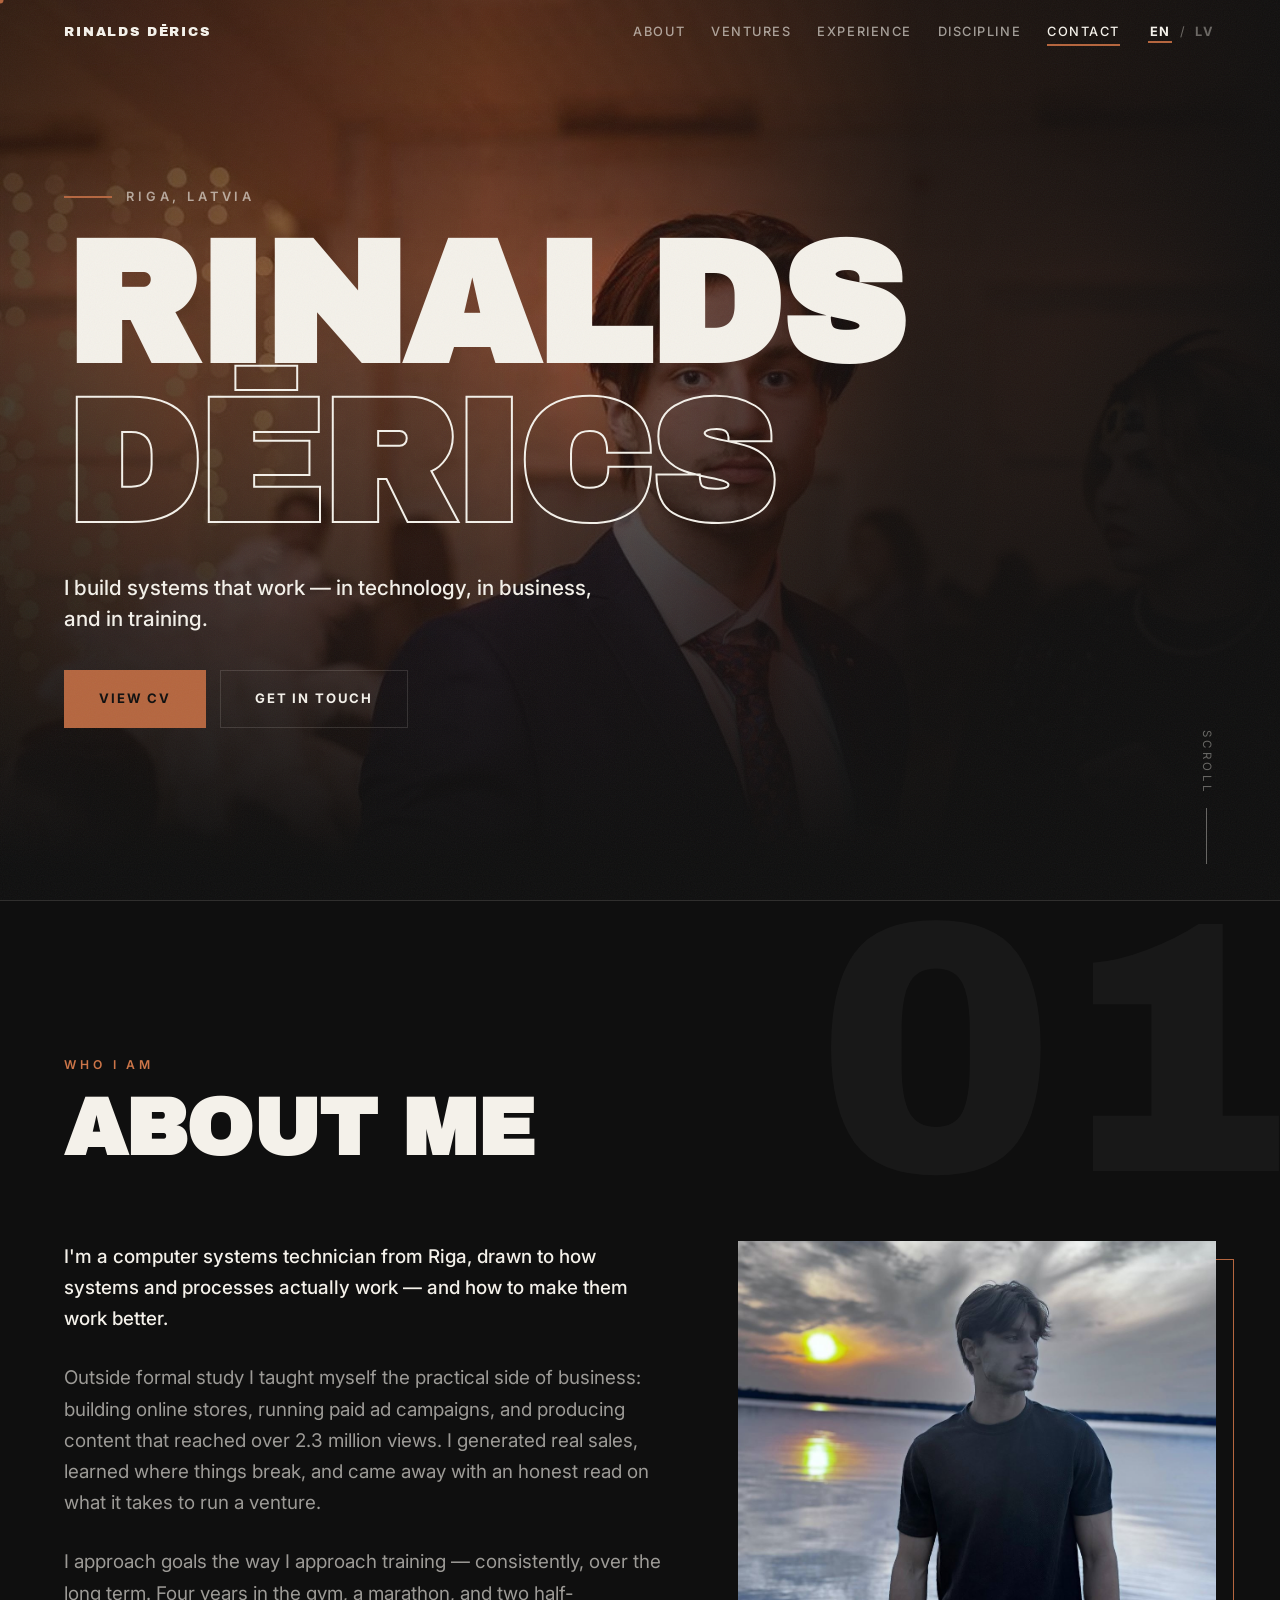
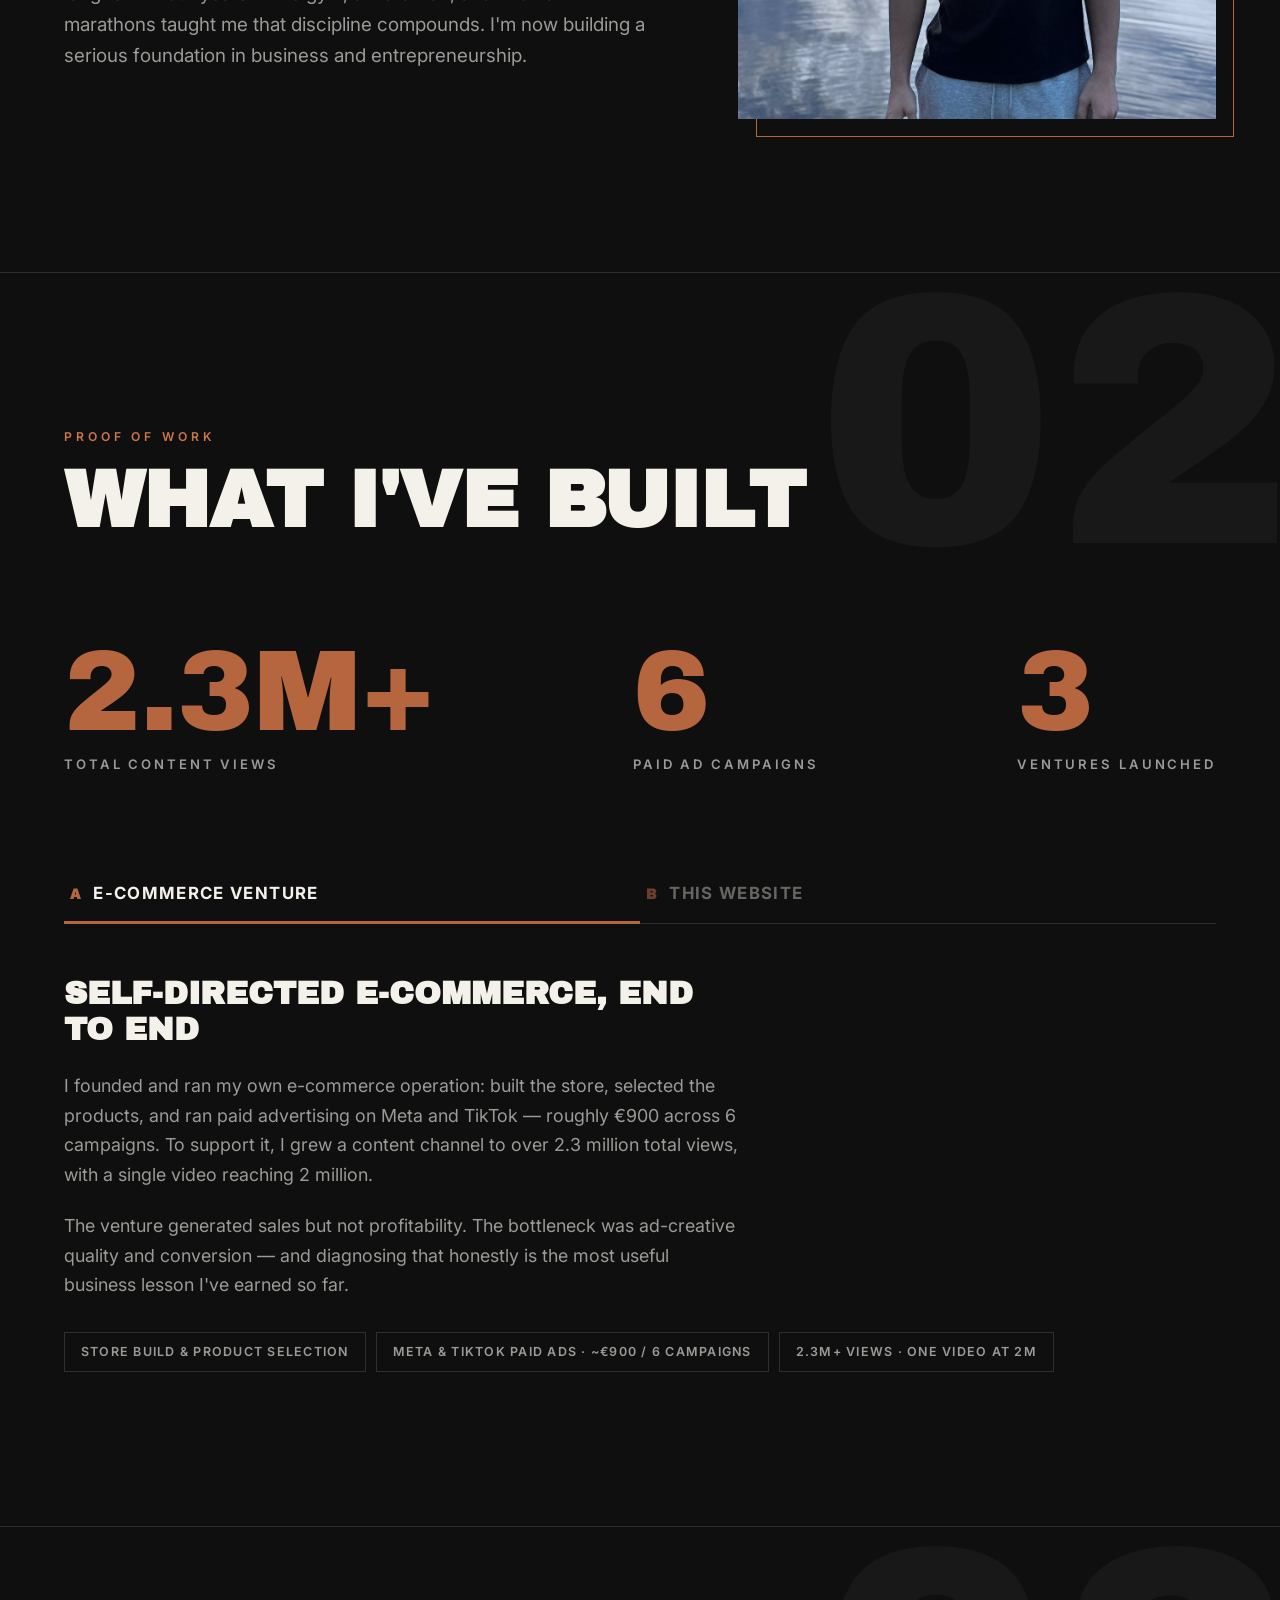
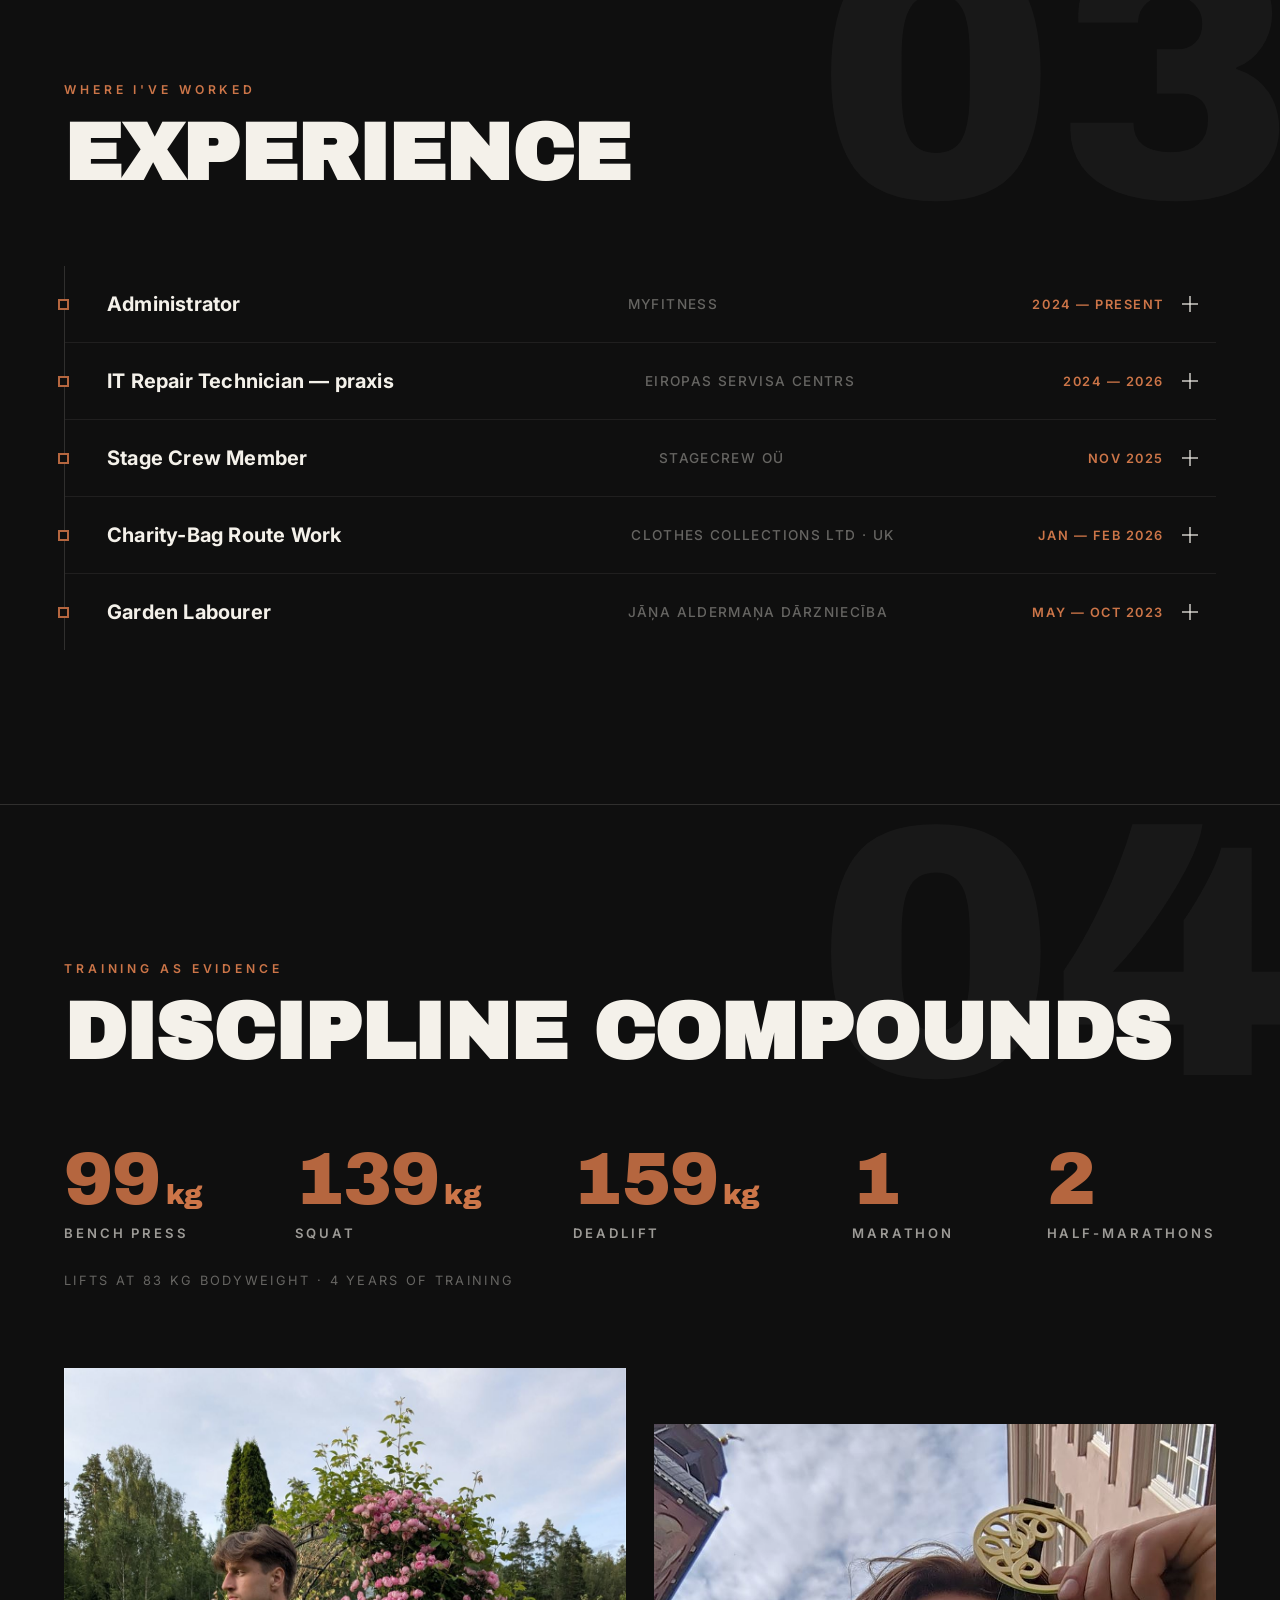
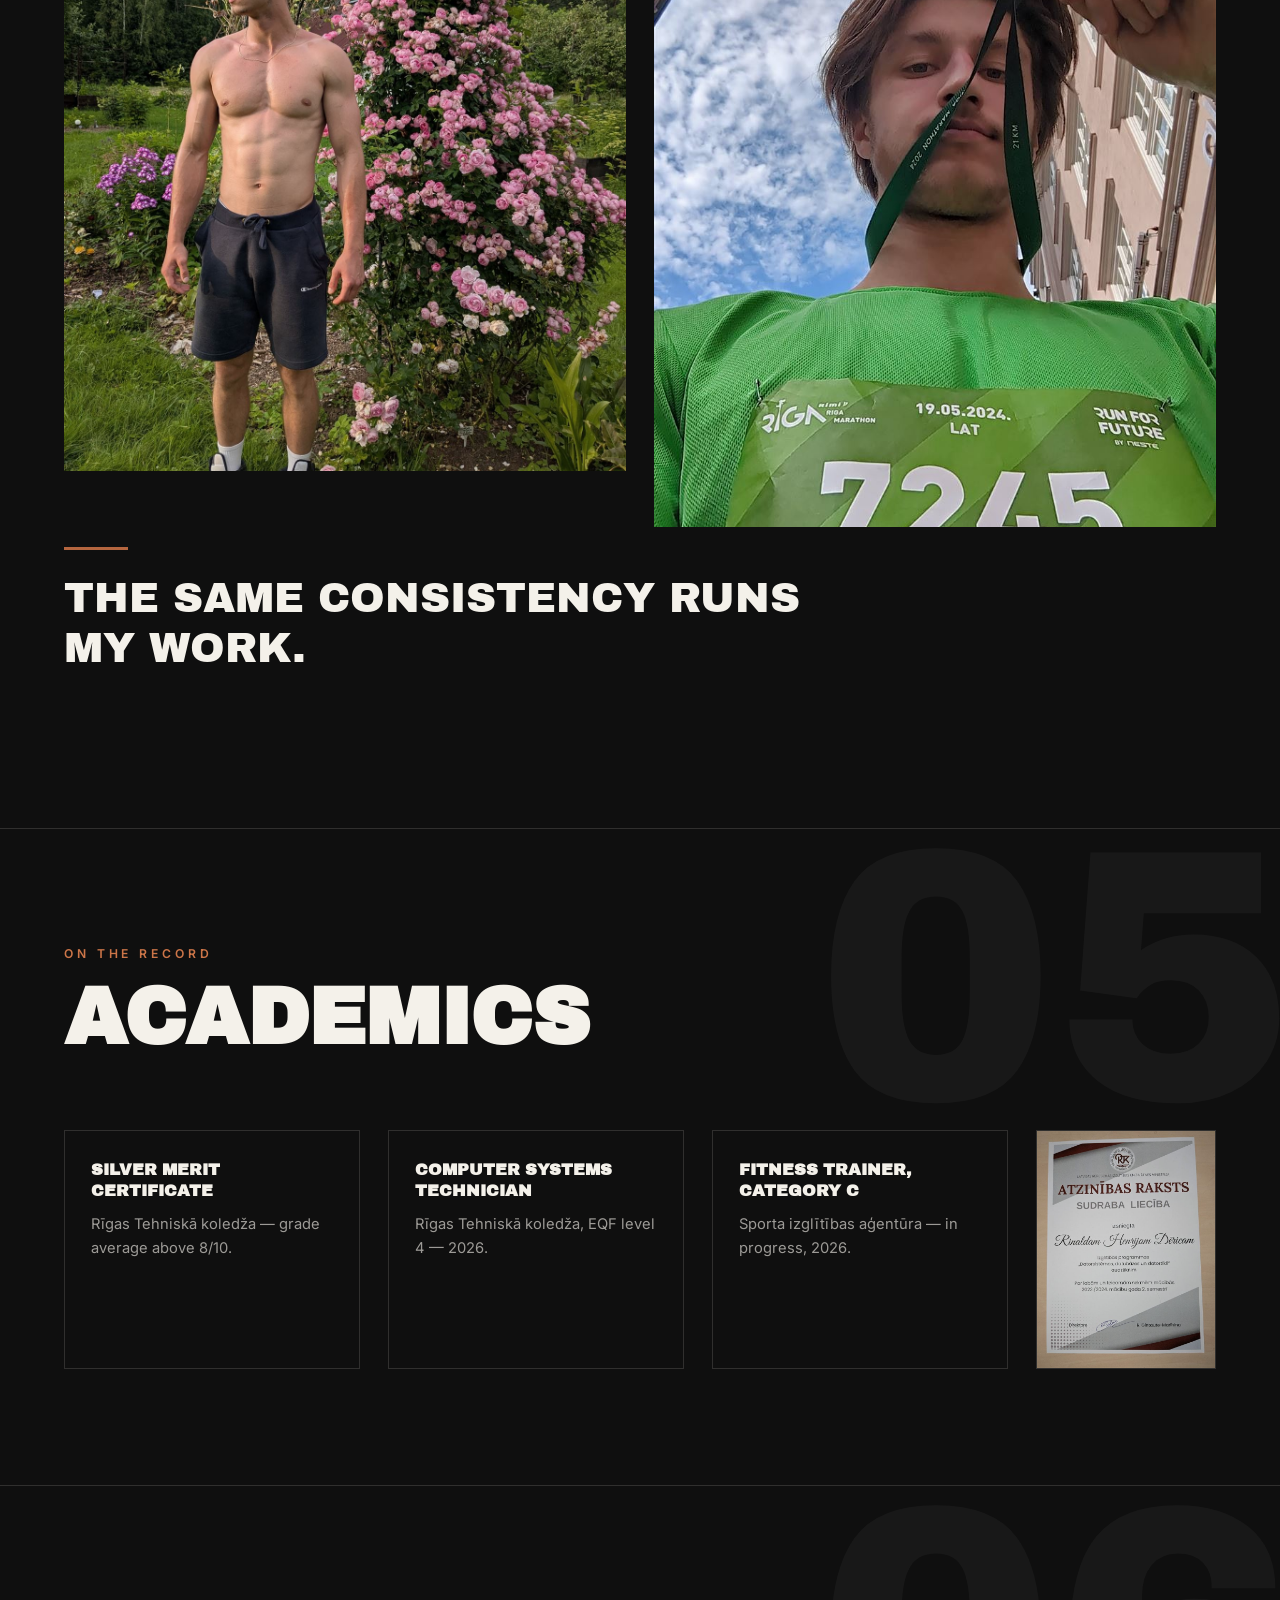
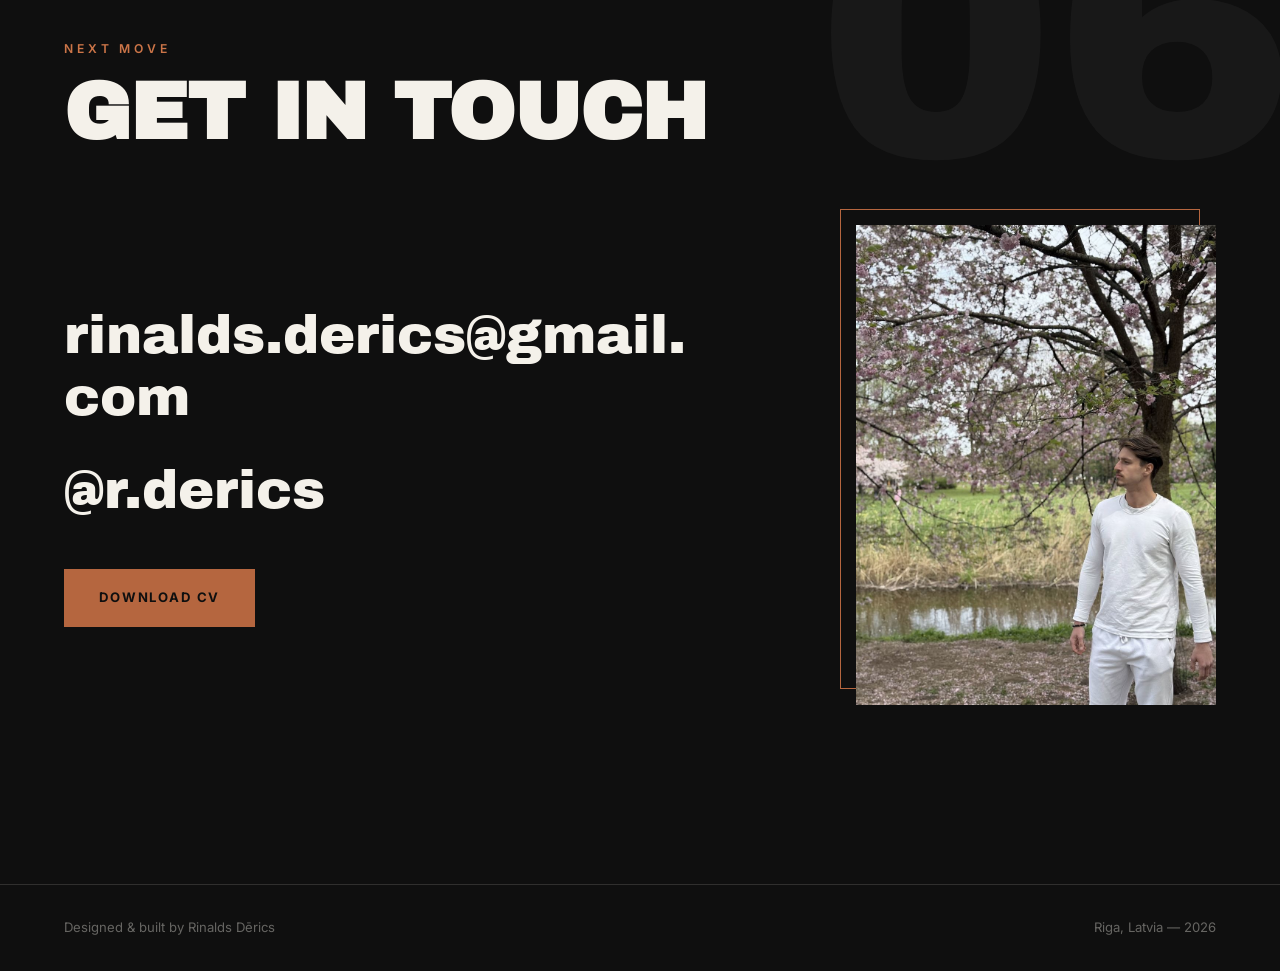
==== index.html @ 119f9d5f "Initial commit: personal portfolio website" ====
<!DOCTYPE html>
<html lang="en">
<head>
  <meta charset="UTF-8">
  <meta name="viewport" content="width=device-width, initial-scale=1.0">
  <title>Rinalds Dērics — Riga, Latvia</title>
  <meta name="description" content="Rinalds Dērics — I build systems that work: in technology, in business, and in training. Riga, Latvia.">
  <meta property="og:title" content="Rinalds Dērics">
  <meta property="og:description" content="I build systems that work — in technology, in business, and in training.">
  <meta property="og:image" content="assets/hero-gala.jpg">
  <link rel="preconnect" href="https://fonts.googleapis.com">
  <link rel="preconnect" href="https://fonts.gstatic.com" crossorigin>
  <link href="https://fonts.googleapis.com/css2?family=Archivo+Black&family=Inter:wght@400;500;600;700&display=swap" rel="stylesheet">
  <link rel="stylesheet" href="styles.css">
</head>
<body>

  <a class="skip-link" href="#main" data-i18n="skip">Skip to content</a>
  <div class="grain" aria-hidden="true"></div>

  <header class="nav" id="top">
    <a class="nav-brand" href="#hero">RINALDS&nbsp;DĒRICS</a>
    <nav class="nav-links" aria-label="Primary">
      <a href="#about" data-i18n="nav.about">About</a>
      <a href="#ventures" data-i18n="nav.ventures">Ventures</a>
      <a href="#experience" data-i18n="nav.experience">Experience</a>
      <a href="#discipline" data-i18n="nav.discipline">Discipline</a>
      <a href="#contact" data-i18n="nav.contact">Contact</a>
    </nav>
    <div class="lang" role="group" aria-label="Language">
      <button type="button" class="lang-btn is-active" data-lang="en" aria-pressed="true">EN</button>
      <span class="lang-sep" aria-hidden="true">/</span>
      <button type="button" class="lang-btn" data-lang="lv" aria-pressed="false">LV</button>
    </div>
  </header>

  <main id="main">

    <!-- ============ HERO ============ -->
    <section class="hero" id="hero">
      <div class="hero-media" aria-hidden="false">
        <img src="assets/hero-gala.jpg"
             alt="Rinalds Dērics in a dark suit, portrait at a gala evening"
             data-i18n-alt="alt.hero" fetchpriority="high">
        <div class="hero-scrim" aria-hidden="true"></div>
      </div>
      <div class="hero-content">
        <p class="hero-loc reveal"><span class="loc-rule" aria-hidden="true"></span><span data-i18n="hero.loc">Riga, Latvia</span></p>
        <h1 class="hero-name">
          <span class="hero-line reveal">RINALDS</span>
          <span class="hero-line hero-line-accent reveal">DĒRICS</span>
        </h1>
        <p class="hero-tagline reveal" data-i18n="hero.tagline">I build systems that work — in technology, in business, and in training.</p>
        <div class="hero-actions reveal">
          <a class="btn btn-solid magnetic" href="assets/cv.pdf" target="_blank" rel="noopener" data-i18n="hero.cv">View CV</a>
          <a class="btn btn-outline magnetic" href="#contact" data-i18n="hero.contact">Get in touch</a>
        </div>
      </div>
      <p class="hero-scroll" aria-hidden="true"><span data-i18n="hero.scroll">Scroll</span><span class="scroll-line"></span></p>
    </section>

    <!-- ============ 01 ABOUT ============ -->
    <section class="section about" id="about">
      <span class="section-num" aria-hidden="true">01</span>
      <div class="section-inner">
        <header class="section-head reveal">
          <p class="section-kicker" data-i18n="about.kicker">Who I am</p>
          <h2 class="section-title" data-i18n="about.title">About me</h2>
        </header>
        <div class="about-grid">
          <div class="about-text">
            <p class="reveal" data-i18n="about.p1">I'm a computer systems technician from Riga, drawn to how systems and processes actually work — and how to make them work better.</p>
            <p class="reveal" data-i18n="about.p2">Outside formal study I taught myself the practical side of business: building online stores, running paid ad campaigns, and producing content that reached over 2.3 million views. I generated real sales, learned where things break, and came away with an honest read on what it takes to run a venture.</p>
            <p class="reveal" data-i18n="about.p3">I approach goals the way I approach training — consistently, over the long term. Four years in the gym, a marathon, and two half-marathons taught me that discipline compounds. I'm now building a serious foundation in business and entrepreneurship.</p>
          </div>
          <figure class="about-media reveal">
            <img src="assets/about-lake.jpg" loading="lazy"
                 alt="Rinalds Dērics, portrait by a lake at sunset"
                 data-i18n-alt="alt.about">
          </figure>
        </div>
      </div>
    </section>

    <!-- ============ 02 VENTURES ============ -->
    <section class="section ventures" id="ventures">
      <span class="section-num" aria-hidden="true">02</span>
      <div class="section-inner">
        <header class="section-head reveal">
          <p class="section-kicker" data-i18n="vent.kicker">Proof of work</p>
          <h2 class="section-title" data-i18n="vent.title">What I've built</h2>
        </header>

        <div class="stats stats-giant" role="list">
          <div class="stat reveal" role="listitem">
            <span class="stat-num" data-count="2.3" data-decimals="1" data-suffix="M+">2.3M+</span>
            <span class="stat-label" data-i18n="vent.stat1">total content views</span>
          </div>
          <div class="stat reveal" role="listitem">
            <span class="stat-num" data-count="6">6</span>
            <span class="stat-label" data-i18n="vent.stat2">paid ad campaigns</span>
          </div>
          <div class="stat reveal" role="listitem">
            <span class="stat-num" data-count="3">3</span>
            <span class="stat-label" data-i18n="vent.stat3">ventures launched</span>
          </div>
        </div>

        <div class="tabs reveal">
          <div class="tab-list" role="tablist" aria-label="Ventures">
            <button type="button" class="tab is-active" role="tab" id="tab-ecom" aria-selected="true" aria-controls="panel-ecom">
              <span class="tab-index" aria-hidden="true">A</span><span data-i18n="vent.tab1">E-commerce venture</span>
            </button>
            <button type="button" class="tab" role="tab" id="tab-site" aria-selected="false" aria-controls="panel-site" tabindex="-1">
              <span class="tab-index" aria-hidden="true">B</span><span data-i18n="vent.tab2">This website</span>
            </button>
          </div>

          <div class="tab-panel is-active" role="tabpanel" id="panel-ecom" aria-labelledby="tab-ecom" tabindex="0">
            <h3 class="panel-title" data-i18n="vent.ecom.h">Self-directed e-commerce, end to end</h3>
            <p class="panel-body" data-i18n="vent.ecom.p1">I founded and ran my own e-commerce operation: built the store, selected the products, and ran paid advertising on Meta and TikTok — roughly €900 across 6 campaigns. To support it, I grew a content channel to over 2.3 million total views, with a single video reaching 2 million.</p>
            <p class="panel-body" data-i18n="vent.ecom.p2">The venture generated sales but not profitability. The bottleneck was ad-creative quality and conversion — and diagnosing that honestly is the most useful business lesson I've earned so far.</p>
            <ul class="panel-meta">
              <li data-i18n="vent.ecom.m1">Store build &amp; product selection</li>
              <li data-i18n="vent.ecom.m2">Meta &amp; TikTok paid ads · ~€900 / 6 campaigns</li>
              <li data-i18n="vent.ecom.m3">2.3M+ views · one video at 2M</li>
            </ul>
          </div>

          <div class="tab-panel" role="tabpanel" id="panel-site" aria-labelledby="tab-site" tabindex="0" hidden>
            <h3 class="panel-title" data-i18n="vent.site.h">Designed and hand-built from scratch</h3>
            <p class="panel-body" data-i18n="vent.site.p1">This site is written by hand — semantic HTML, custom CSS, and vanilla JavaScript. No templates, no frameworks, no page builders. It's deployed on Cloudflare Pages and serves as proof of the skills it claims.</p>
            <ul class="panel-meta">
              <li>HTML · CSS · JavaScript</li>
              <li data-i18n="vent.site.m2">Bilingual EN / LV</li>
              <li>Cloudflare Pages</li>
            </ul>
          </div>
        </div>
      </div>
    </section>

    <!-- ============ 03 EXPERIENCE ============ -->
    <section class="section experience" id="experience">
      <span class="section-num" aria-hidden="true">03</span>
      <div class="section-inner">
        <header class="section-head reveal">
          <p class="section-kicker" data-i18n="exp.kicker">Where I've worked</p>
          <h2 class="section-title" data-i18n="exp.title">Experience</h2>
        </header>

        <ol class="timeline">
          <li class="tl-item reveal">
            <button type="button" class="tl-head" id="tl1-btn" aria-expanded="false" aria-controls="tl1-panel">
              <span class="tl-marker" aria-hidden="true"></span>
              <span class="tl-role" data-i18n="exp.1.role">Administrator</span>
              <span class="tl-org">MyFitness</span>
              <span class="tl-date" data-i18n="exp.1.date">2024 — present</span>
              <span class="tl-plus" aria-hidden="true"></span>
            </button>
            <div class="tl-panel" id="tl1-panel" role="region" aria-labelledby="tl1-btn">
              <div class="tl-panel-inner tl-panel-media">
                <ul>
                  <li data-i18n="exp.1.b1">Front-desk service, membership payments and client onboarding; opened and closed the club independently.</li>
                  <li data-i18n="exp.1.b2">Covered shifts across all 15 MyFitness clubs in Riga.</li>
                  <li data-i18n="exp.1.b3">Two periods: Dec 2024 – Dec 2025, then returned to the role in March 2026 after seasonal work abroad.</li>
                </ul>
                <img src="assets/exp-admin.jpg" loading="lazy"
                     alt="MyFitness Plavnieki club opening day"
                     data-i18n-alt="alt.admin">
              </div>
            </div>
          </li>

          <li class="tl-item reveal">
            <button type="button" class="tl-head" id="tl2-btn" aria-expanded="false" aria-controls="tl2-panel">
              <span class="tl-marker" aria-hidden="true"></span>
              <span class="tl-role" data-i18n="exp.2.role">IT Repair Technician — praxis</span>
              <span class="tl-org">Eiropas Servisa Centrs</span>
              <span class="tl-date">2024 — 2026</span>
              <span class="tl-plus" aria-hidden="true"></span>
            </button>
            <div class="tl-panel" id="tl2-panel" role="region" aria-labelledby="tl2-btn">
              <div class="tl-panel-inner tl-panel-media">
                <ul>
                  <li data-i18n="exp.2.b1">Repaired and serviced office printers and equipment.</li>
                  <li data-i18n="exp.2.b2">Installed and configured 160&nbsp;kg A3 multifunction printers on-site at client locations.</li>
                  <li data-i18n="exp.2.b3">Hands-on with computers, components and peripherals; installed operating systems and software.</li>
                </ul>
                <img src="assets/exp-warehouse.jpg" loading="lazy"
                     alt="Warehouse pallet racking at the service centre"
                     data-i18n-alt="alt.exp">
              </div>
            </div>
          </li>

          <li class="tl-item reveal">
            <button type="button" class="tl-head" id="tl3-btn" aria-expanded="false" aria-controls="tl3-panel">
              <span class="tl-marker" aria-hidden="true"></span>
              <span class="tl-role" data-i18n="exp.3.role">Stage Crew Member</span>
              <span class="tl-org">StageCrew OÜ</span>
              <span class="tl-date" data-i18n="exp.3.date">Nov 2025</span>
              <span class="tl-plus" aria-hidden="true"></span>
            </button>
            <div class="tl-panel" id="tl3-panel" role="region" aria-labelledby="tl3-btn">
              <div class="tl-panel-inner tl-panel-media">
                <ul>
                  <li data-i18n="exp.3.b1">Stage load-in and load-out for the OneRepublic and Zara Larsson productions at Xiaomi Arena, Riga.</li>
                  <li data-i18n="exp.3.b2">Assembled stage structures, lighting and audio rigging alongside international touring staff.</li>
                </ul>
                <img src="assets/exp-stagecrew.jpg" loading="lazy"
                     alt="Stage crew work at Xiaomi Arena, Riga"
                     data-i18n-alt="alt.stage">
              </div>
            </div>
          </li>

          <li class="tl-item reveal">
            <button type="button" class="tl-head" id="tl4-btn" aria-expanded="false" aria-controls="tl4-panel">
              <span class="tl-marker" aria-hidden="true"></span>
              <span class="tl-role" data-i18n="exp.4.role">Charity-Bag Route Work</span>
              <span class="tl-org">Clothes Collections Ltd · UK</span>
              <span class="tl-date" data-i18n="exp.4.date">Jan — Feb 2026</span>
              <span class="tl-plus" aria-hidden="true"></span>
            </button>
            <div class="tl-panel" id="tl4-panel" role="region" aria-labelledby="tl4-btn">
              <div class="tl-panel-inner tl-panel-media">
                <ul>
                  <li data-i18n="exp.4.b1">Distributed charity collection bags across Mansfield, Chesterfield and Sheffield.</li>
                  <li data-i18n="exp.4.b2">Covered 20–30&nbsp;km on foot daily, delivering 800–1,500 bags per day.</li>
                </ul>
                <img src="assets/exp-charity.jpg" loading="lazy"
                     alt="On the route in hi-vis on a rainy UK street"
                     data-i18n-alt="alt.charity">
              </div>
            </div>
          </li>

          <li class="tl-item reveal">
            <button type="button" class="tl-head" id="tl5-btn" aria-expanded="false" aria-controls="tl5-panel">
              <span class="tl-marker" aria-hidden="true"></span>
              <span class="tl-role" data-i18n="exp.5.role">Garden Labourer</span>
              <span class="tl-org">Jāņa Aldermaņa dārzniecība</span>
              <span class="tl-date" data-i18n="exp.5.date">May — Oct 2023</span>
              <span class="tl-plus" aria-hidden="true"></span>
            </button>
            <div class="tl-panel" id="tl5-panel" role="region" aria-labelledby="tl5-btn">
              <div class="tl-panel-inner">
                <ul>
                  <li data-i18n="exp.5.b1">Landscaping, tree removal and trench digging; planting and moving plants and soil.</li>
                  <li data-i18n="exp.5.b2">Unloaded 4 tons of materials for a new greenhouse build.</li>
                </ul>
              </div>
            </div>
          </li>
        </ol>
      </div>
    </section>

    <!-- ============ 04 DISCIPLINE ============ -->
    <section class="section discipline" id="discipline">
      <span class="section-num" aria-hidden="true">04</span>
      <div class="section-inner">
        <header class="section-head reveal">
          <p class="section-kicker" data-i18n="disc.kicker">Training as evidence</p>
          <h2 class="section-title" data-i18n="disc.title">Discipline compounds</h2>
        </header>

        <div class="stats stats-row" role="list">
          <div class="stat reveal" role="listitem">
            <span class="stat-num"><span data-count="100">100</span><span class="stat-unit">kg</span></span>
            <span class="stat-label" data-i18n="disc.s1">bench press</span>
          </div>
          <div class="stat reveal" role="listitem">
            <span class="stat-num"><span data-count="140">140</span><span class="stat-unit">kg</span></span>
            <span class="stat-label" data-i18n="disc.s2">squat</span>
          </div>
          <div class="stat reveal" role="listitem">
            <span class="stat-num"><span data-count="160">160</span><span class="stat-unit">kg</span></span>
            <span class="stat-label" data-i18n="disc.s3">deadlift</span>
          </div>
          <div class="stat reveal" role="listitem">
            <span class="stat-num"><span data-count="1">1</span></span>
            <span class="stat-label" data-i18n="disc.s4">marathon</span>
          </div>
          <div class="stat reveal" role="listitem">
            <span class="stat-num"><span data-count="2">2</span></span>
            <span class="stat-label" data-i18n="disc.s5">half-marathons</span>
          </div>
        </div>
        <p class="stats-note reveal" data-i18n="disc.note">Lifts at 83 kg bodyweight · 4 years of training</p>

        <div class="disc-media">
          <figure class="reveal">
            <img src="assets/disc-physique.jpg" loading="lazy"
                 alt="Rinalds Dērics, physique after four years of training, garden backdrop"
                 data-i18n-alt="alt.disc1">
          </figure>
          <figure class="reveal">
            <img src="assets/disc-marathon.jpg" loading="lazy"
                 alt="Rinalds with his Riga Marathon half-marathon finisher medal"
                 data-i18n-alt="alt.disc2">
          </figure>
        </div>

        <p class="disc-line reveal" data-i18n="disc.line">The same consistency runs my work.</p>
      </div>
    </section>

    <!-- ============ 05 ACADEMICS ============ -->
    <section class="section academics" id="academics">
      <span class="section-num" aria-hidden="true">05</span>
      <div class="section-inner">
        <header class="section-head reveal">
          <p class="section-kicker" data-i18n="acad.kicker">On the record</p>
          <h2 class="section-title" data-i18n="acad.title">Academics</h2>
        </header>
        <div class="acad-grid">
          <article class="acad-item reveal">
            <h3 data-i18n="acad.1.h">Silver Merit Certificate</h3>
            <p data-i18n="acad.1.p">Rīgas Tehniskā koledža — grade average above 8/10.</p>
          </article>
          <article class="acad-item reveal">
            <h3 data-i18n="acad.2.h">Computer Systems Technician</h3>
            <p data-i18n="acad.2.p">Rīgas Tehniskā koledža, EQF level 4 — 2026.</p>
          </article>
          <article class="acad-item reveal">
            <h3 data-i18n="acad.3.h">Fitness Trainer, Category C</h3>
            <p data-i18n="acad.3.p">Sporta izglītības aģentūra — in progress, 2026.</p>
          </article>
          <figure class="acad-cert reveal">
            <img src="assets/acad-certificate.jpg" loading="lazy"
                 alt="RTK Silver Merit Certificate, 2023/2024"
                 data-i18n-alt="alt.cert">
          </figure>
        </div>
      </div>
    </section>

    <!-- ============ 06 CONTACT ============ -->
    <section class="section contact" id="contact">
      <span class="section-num" aria-hidden="true">06</span>
      <div class="section-inner">
        <header class="section-head reveal">
          <p class="section-kicker" data-i18n="contact.kicker">Next move</p>
          <h2 class="section-title" data-i18n="contact.title">Get in touch</h2>
        </header>
        <div class="contact-grid">
          <div class="contact-links">
            <a class="contact-big reveal" href="mailto:rinalds.derics@gmail.com">rinalds.derics@gmail.com</a>
            <a class="contact-big reveal" href="https://instagram.com/r.derics" target="_blank" rel="noopener">@r.derics</a>
            <a class="btn btn-solid magnetic reveal" href="assets/cv.pdf" download="CV_Rinalds_Derics.pdf" data-i18n="contact.cv">Download CV</a>
          </div>
          <figure class="contact-media reveal">
            <img src="assets/contact-cherry.jpg" loading="lazy"
                 alt="Rinalds Dērics, portrait in a white outfit at a cherry-blossom park"
                 data-i18n-alt="alt.contact">
          </figure>
        </div>
      </div>
    </section>
  </main>

  <footer class="footer">
    <p data-i18n="footer.credit">Designed &amp; built by Rinalds Dērics</p>
    <p class="footer-loc">Riga, Latvia — <span id="footer-year">2026</span></p>
  </footer>

  <script src="script.js"></script>
</body>
</html>
---- styles.css ----
/* ==========================================================================
   RINALDS DĒRICS — personal site
   Dark editorial · #0F0F0F / #F4F1EA / clay #B5663F · sharp edges
   ========================================================================== */

:root {
  --bg: #0F0F0F;
  --bg-raise: #161514;
  --ink: #F4F1EA;
  --ink-dim: rgba(244, 241, 234, 0.62);
  --ink-faint: rgba(244, 241, 234, 0.38);
  --clay: #B5663F;
  --clay-bright: #CC7548;
  --line: rgba(244, 241, 234, 0.14);
  --line-soft: rgba(244, 241, 234, 0.07);
  --display: "Archivo Black", sans-serif;
  --body: "Inter", sans-serif;
  --nav-h: 64px;
  --pad: clamp(20px, 5vw, 72px);
}

* { margin: 0; padding: 0; box-sizing: border-box; }

html {
  scroll-behavior: smooth;
  scroll-padding-top: calc(var(--nav-h) + 16px);
}

body {
  background: var(--bg);
  color: var(--ink);
  font-family: var(--body);
  font-size: 17px;
  line-height: 1.65;
  -webkit-font-smoothing: antialiased;
  overflow-x: hidden;
}

img { display: block; max-width: 100%; }

::selection { background: var(--clay); color: var(--bg); }

a { color: inherit; }

:focus-visible {
  outline: 2px solid var(--clay);
  outline-offset: 3px;
}

.skip-link {
  position: absolute;
  left: -9999px;
  top: 0;
  z-index: 200;
  background: var(--clay);
  color: var(--bg);
  padding: 10px 18px;
  font-weight: 600;
  text-decoration: none;
}
.skip-link:focus { left: 0; }

/* Film-grain overlay */
.grain {
  position: fixed;
  inset: 0;
  z-index: 90;
  pointer-events: none;
  opacity: 0.05;
  background-image: url("data:image/svg+xml,%3Csvg xmlns='http://www.w3.org/2000/svg' width='160' height='160'%3E%3Cfilter id='n'%3E%3CfeTurbulence type='fractalNoise' baseFrequency='0.85' numOctaves='2'/%3E%3C/filter%3E%3Crect width='160' height='160' filter='url(%23n)'/%3E%3C/svg%3E");
}

/* ==========================================================================
   NAV
   ========================================================================== */

.nav {
  position: fixed;
  top: 0;
  left: 0;
  right: 0;
  z-index: 100;
  height: var(--nav-h);
  display: flex;
  align-items: center;
  gap: 28px;
  padding: 0 var(--pad);
  background: rgba(15, 15, 15, 0.0);
  border-bottom: 1px solid transparent;
  transition: background 0.35s ease, border-color 0.35s ease;
}

.nav.is-scrolled {
  background: rgba(15, 15, 15, 0.92);
  backdrop-filter: blur(10px);
  border-bottom-color: var(--line-soft);
}

.nav-brand {
  font-family: var(--display);
  font-size: 0.82rem;
  letter-spacing: 0.14em;
  text-decoration: none;
  white-space: nowrap;
}

.nav-links {
  display: none;
  margin-left: auto;
  gap: 26px;
}

.nav-links a {
  font-size: 0.8rem;
  font-weight: 500;
  letter-spacing: 0.12em;
  text-transform: uppercase;
  text-decoration: none;
  color: var(--ink-dim);
  position: relative;
  padding: 4px 0;
  transition: color 0.25s ease;
}

.nav-links a::after {
  content: "";
  position: absolute;
  left: 0;
  bottom: 0;
  width: 100%;
  height: 2px;
  background: var(--clay);
  transform: scaleX(0);
  transform-origin: left;
  transition: transform 0.3s ease;
}

.nav-links a:hover,
.nav-links a.is-active { color: var(--ink); }
.nav-links a:hover::after,
.nav-links a.is-active::after { transform: scaleX(1); }

.lang {
  margin-left: auto;
  display: flex;
  align-items: center;
  gap: 8px;
}

.nav-links + .lang { margin-left: 0; }

.lang-btn {
  background: none;
  border: none;
  color: var(--ink-faint);
  font-family: var(--body);
  font-size: 0.8rem;
  font-weight: 700;
  letter-spacing: 0.1em;
  padding: 6px 2px;
  cursor: pointer;
  position: relative;
  transition: color 0.25s ease;
}

.lang-btn::after {
  content: "";
  position: absolute;
  left: 0;
  bottom: 2px;
  width: 100%;
  height: 2px;
  background: var(--clay);
  transform: scaleX(0);
  transition: transform 0.3s ease;
}

.lang-btn:hover { color: var(--ink); }
.lang-btn.is-active { color: var(--ink); }
.lang-btn.is-active::after { transform: scaleX(1); }

.lang-sep { color: var(--ink-faint); font-size: 0.8rem; }

@media (min-width: 800px) {
  .nav-links { display: flex; }
}

/* ==========================================================================
   BUTTONS
   ========================================================================== */

.btn {
  display: inline-block;
  font-family: var(--body);
  font-size: 0.82rem;
  font-weight: 700;
  letter-spacing: 0.14em;
  text-transform: uppercase;
  text-decoration: none;
  padding: 17px 34px;
  border: 1px solid var(--clay);
  transition: background 0.25s ease, color 0.25s ease, border-color 0.25s ease;
  will-change: transform;
}

.btn-solid {
  background: var(--clay);
  color: var(--bg);
}
.btn-solid:hover { background: var(--clay-bright); border-color: var(--clay-bright); }

.btn-outline {
  background: transparent;
  color: var(--ink);
  border-color: var(--line);
}
.btn-outline:hover { border-color: var(--clay); color: var(--clay-bright); }

/* ==========================================================================
   HERO
   ========================================================================== */

.hero {
  position: relative;
  min-height: 100vh;
  min-height: 100svh;
  display: flex;
  flex-direction: column;
  justify-content: flex-end;
  padding: calc(var(--nav-h) + 40px) var(--pad) 90px;
  overflow: hidden;
}

.hero-media {
  position: absolute;
  inset: 0;
  z-index: 0;
}

.hero-media img {
  width: 100%;
  height: 100%;
  object-fit: cover;
  object-position: center 22%;
}

.hero-scrim {
  position: absolute;
  inset: 0;
  background:
    linear-gradient(to top, var(--bg) 4%, rgba(15, 15, 15, 0.72) 38%, rgba(15, 15, 15, 0.42) 70%, rgba(15, 15, 15, 0.55) 100%);
}

.hero-content {
  position: relative;
  z-index: 1;
  max-width: 1280px;
}

.hero-loc {
  display: flex;
  align-items: center;
  gap: 14px;
  font-size: 0.8rem;
  font-weight: 600;
  letter-spacing: 0.3em;
  text-transform: uppercase;
  color: var(--ink-dim);
  margin-bottom: 18px;
}

.loc-rule {
  display: inline-block;
  width: 48px;
  height: 2px;
  background: var(--clay);
}

.hero-name {
  font-family: var(--display);
  font-size: clamp(3.2rem, 13.5vw, 11.5rem);
  line-height: 0.92;
  letter-spacing: -0.01em;
  text-transform: uppercase;
  display: flex;
  flex-direction: column;
}

.hero-line-accent {
  color: transparent;
  -webkit-text-stroke: 2px var(--ink);
}

.hero-tagline {
  max-width: 560px;
  margin-top: 28px;
  font-size: clamp(1.05rem, 2.1vw, 1.3rem);
  line-height: 1.5;
  color: var(--ink);
  font-weight: 500;
}

.hero-actions {
  display: flex;
  flex-wrap: wrap;
  gap: 14px;
  margin-top: 36px;
}

.hero-scroll {
  position: absolute;
  right: var(--pad);
  bottom: 36px;
  z-index: 1;
  display: none;
  align-items: center;
  gap: 12px;
  font-size: 0.72rem;
  letter-spacing: 0.3em;
  text-transform: uppercase;
  color: var(--ink-faint);
  writing-mode: vertical-rl;
}

.scroll-line {
  width: 1px;
  height: 56px;
  background: var(--ink-faint);
  position: relative;
  overflow: hidden;
}

.scroll-line::after {
  content: "";
  position: absolute;
  left: 0;
  top: -100%;
  width: 100%;
  height: 100%;
  background: var(--clay);
  animation: scrollPulse 2.2s ease-in-out infinite;
}

@keyframes scrollPulse {
  0% { top: -100%; }
  60%, 100% { top: 100%; }
}

@media (min-width: 800px) {
  .hero { justify-content: center; }
  .hero-scroll { display: flex; }
  .hero-media img { object-position: 38% 20%; }
  .hero-scrim {
    background:
      linear-gradient(to right, rgba(15, 15, 15, 0.55) 0%, transparent 38%, rgba(15, 15, 15, 0.78) 72%, rgba(15, 15, 15, 0.97) 100%),
      linear-gradient(to top, var(--bg) 4%, rgba(15, 15, 15, 0.7) 36%, rgba(15, 15, 15, 0.36) 70%, rgba(15, 15, 15, 0.5) 100%);
  }
}

/* ==========================================================================
   SECTIONS — shared
   ========================================================================== */

.section {
  position: relative;
  padding: clamp(90px, 12vw, 160px) var(--pad);
  border-top: 1px solid var(--line);
  overflow: hidden;
}

.section-inner {
  position: relative;
  z-index: 1;
  max-width: 1280px;
  margin: 0 auto;
}

.section-num {
  position: absolute;
  top: -0.08em;
  right: -0.04em;
  z-index: 0;
  font-family: var(--display);
  font-size: clamp(11rem, 28vw, 26rem);
  line-height: 1;
  color: rgba(244, 241, 234, 0.04);
  pointer-events: none;
  user-select: none;
}

.section-head { margin-bottom: clamp(44px, 6vw, 72px); }

.section-kicker {
  font-size: 0.76rem;
  font-weight: 600;
  letter-spacing: 0.32em;
  text-transform: uppercase;
  color: var(--clay-bright);
  margin-bottom: 14px;
}

.section-title {
  font-family: var(--display);
  font-size: clamp(2.3rem, 6.5vw, 5rem);
  line-height: 1;
  text-transform: uppercase;
  letter-spacing: -0.01em;
}

/* Scroll reveals */
.reveal {
  opacity: 0;
  transform: translateY(34px);
  transition: opacity 0.8s cubic-bezier(0.2, 0.6, 0.2, 1), transform 0.8s cubic-bezier(0.2, 0.6, 0.2, 1);
}

.reveal.is-visible {
  opacity: 1;
  transform: translateY(0);
}

/* ==========================================================================
   01 ABOUT
   ========================================================================== */

.about-grid {
  display: grid;
  gap: clamp(40px, 6vw, 90px);
}

.about-text p {
  max-width: 620px;
  color: var(--ink-dim);
  font-size: clamp(1rem, 1.6vw, 1.18rem);
}

.about-text p + p { margin-top: 1.5em; }

.about-text p:first-child {
  color: var(--ink);
  font-weight: 500;
}

.about-media {
  position: relative;
  align-self: start;
}

.about-media::before {
  content: "";
  position: absolute;
  inset: 18px -18px -18px 18px;
  border: 1px solid var(--clay);
  z-index: -1;
}

.about-media img {
  width: 100%;
  aspect-ratio: 1 / 1;
  object-fit: cover;
  filter: saturate(0.92);
}

@media (min-width: 800px) {
  .about-grid { grid-template-columns: 1.25fr 1fr; align-items: start; }
}

/* ==========================================================================
   02 VENTURES
   ========================================================================== */

.stats-giant {
  display: grid;
  gap: 36px;
  padding: clamp(8px, 2vw, 24px) 0 clamp(56px, 7vw, 96px);
}

.stat { display: flex; flex-direction: column; gap: 8px; }

.stat-num {
  font-family: var(--display);
  color: var(--clay);
  line-height: 0.95;
  letter-spacing: -0.01em;
  font-variant-numeric: tabular-nums;
}

.stats-giant .stat-num { font-size: clamp(3.6rem, 9vw, 7.5rem); }

.stat-unit {
  font-size: 0.38em;
  margin-left: 0.18em;
  color: var(--clay-bright);
}

.stat-label {
  font-size: 0.82rem;
  font-weight: 600;
  letter-spacing: 0.22em;
  text-transform: uppercase;
  color: var(--ink-dim);
}

@media (min-width: 700px) {
  .stats-giant { grid-template-columns: repeat(3, auto); justify-content: space-between; }
}

/* Tabs */
.tab-list {
  display: flex;
  border-bottom: 1px solid var(--line);
}

.tab {
  flex: 1;
  display: flex;
  align-items: baseline;
  gap: 12px;
  background: none;
  border: none;
  border-bottom: 3px solid transparent;
  margin-bottom: -1px;
  color: var(--ink-faint);
  font-family: var(--body);
  font-size: clamp(0.85rem, 1.8vw, 1.05rem);
  font-weight: 700;
  letter-spacing: 0.08em;
  text-transform: uppercase;
  text-align: left;
  padding: 18px 6px;
  cursor: pointer;
  transition: color 0.25s ease, border-color 0.25s ease;
}

.tab-index {
  font-family: var(--display);
  font-size: 0.8em;
  color: var(--clay);
  opacity: 0.55;
  transition: opacity 0.25s ease;
}

.tab:hover { color: var(--ink-dim); }

.tab.is-active {
  color: var(--ink);
  border-bottom-color: var(--clay);
}

.tab.is-active .tab-index { opacity: 1; }

.tab-panel {
  padding-top: clamp(32px, 4vw, 52px);
}

.tab-panel[hidden] { display: none; }

.panel-title {
  font-family: var(--display);
  font-size: clamp(1.3rem, 3vw, 2rem);
  text-transform: uppercase;
  line-height: 1.15;
  margin-bottom: 22px;
  max-width: 640px;
}

.panel-body {
  max-width: 680px;
  color: var(--ink-dim);
  font-size: clamp(0.98rem, 1.5vw, 1.12rem);
}

.panel-body + .panel-body { margin-top: 1.2em; }

.panel-meta {
  list-style: none;
  display: flex;
  flex-wrap: wrap;
  gap: 10px;
  margin-top: 32px;
}

.panel-meta li {
  font-size: 0.78rem;
  font-weight: 600;
  letter-spacing: 0.1em;
  text-transform: uppercase;
  color: var(--ink-dim);
  border: 1px solid var(--line);
  padding: 9px 16px;
  white-space: nowrap;
}

/* ==========================================================================
   03 EXPERIENCE — timeline
   ========================================================================== */

.timeline {
  list-style: none;
  position: relative;
  border-left: 1px solid var(--line);
}

.tl-item { position: relative; }

.tl-item + .tl-item { border-top: 1px solid var(--line-soft); }

.tl-head {
  width: 100%;
  display: grid;
  grid-template-columns: auto 1fr auto;
  grid-template-areas:
    "marker role plus"
    "marker org plus"
    "marker date plus";
  align-items: center;
  column-gap: 18px;
  background: none;
  border: none;
  color: var(--ink);
  font-family: var(--body);
  text-align: left;
  padding: 26px 18px 26px 24px;
  cursor: pointer;
  transition: background 0.25s ease;
}

.tl-head:hover { background: var(--bg-raise); }

.tl-marker {
  grid-area: marker;
  width: 11px;
  height: 11px;
  background: var(--bg);
  border: 2px solid var(--clay);
  margin-left: -31px;
  transition: background 0.25s ease;
}

.tl-item.is-open .tl-marker { background: var(--clay); }

.tl-role {
  grid-area: role;
  font-weight: 700;
  font-size: clamp(1.02rem, 2vw, 1.25rem);
  letter-spacing: 0.01em;
}

.tl-org {
  grid-area: org;
  font-size: 0.85rem;
  font-weight: 500;
  letter-spacing: 0.1em;
  text-transform: uppercase;
  color: var(--ink-faint);
  margin-top: 3px;
}

.tl-date {
  grid-area: date;
  font-size: 0.8rem;
  color: var(--clay-bright);
  letter-spacing: 0.12em;
  text-transform: uppercase;
  font-weight: 600;
  margin-top: 6px;
}

.tl-plus {
  grid-area: plus;
  position: relative;
  width: 16px;
  height: 16px;
  flex: none;
}

.tl-plus::before,
.tl-plus::after {
  content: "";
  position: absolute;
  background: var(--ink-dim);
  transition: transform 0.3s ease, background 0.3s ease;
}

.tl-plus::before {
  left: 0; top: 7px;
  width: 16px; height: 2px;
}

.tl-plus::after {
  left: 7px; top: 0;
  width: 2px; height: 16px;
}

.tl-item.is-open .tl-plus::after { transform: scaleY(0); }
.tl-item.is-open .tl-plus::before { background: var(--clay); }

.tl-panel {
  overflow: hidden;
  max-height: 0;
  transition: max-height 0.45s cubic-bezier(0.3, 0.6, 0.2, 1);
}

.tl-panel-inner {
  padding: 2px 18px 34px 24px;
}

.tl-panel ul {
  list-style: none;
  max-width: 640px;
}

.tl-panel li {
  position: relative;
  padding-left: 26px;
  color: var(--ink-dim);
  font-size: 0.98rem;
}

.tl-panel li + li { margin-top: 10px; }

.tl-panel li::before {
  content: "";
  position: absolute;
  left: 0;
  top: 0.62em;
  width: 12px;
  height: 2px;
  background: var(--clay);
}

.tl-panel-media {
  display: grid;
  gap: 26px;
}

.tl-panel-media img {
  width: 100%;
  max-width: 320px;
  aspect-ratio: 4 / 3;
  object-fit: cover;
  filter: saturate(0.9);
}

@media (min-width: 800px) {
  .tl-head {
    grid-template-areas: "marker role org date plus";
    grid-template-columns: auto minmax(220px, 1.3fr) 1fr auto auto;
  }
  .tl-org, .tl-date { margin-top: 0; }
  .tl-panel-media { grid-template-columns: 1fr auto; align-items: start; }
}

/* ==========================================================================
   04 DISCIPLINE
   ========================================================================== */

.stats-row {
  display: grid;
  grid-template-columns: repeat(2, 1fr);
  gap: 34px 20px;
}

.stats-row .stat-num { font-size: clamp(2.6rem, 6vw, 4.6rem); }

.stats-note {
  margin-top: 26px;
  font-size: 0.8rem;
  letter-spacing: 0.18em;
  text-transform: uppercase;
  color: var(--ink-faint);
}

.disc-media {
  display: grid;
  gap: 18px;
  margin-top: clamp(48px, 6vw, 80px);
}

.disc-media figure:nth-child(2) {
  transform: translateY(0);
}

.disc-media img {
  width: 100%;
  aspect-ratio: 4 / 5;
  object-fit: cover;
  filter: saturate(0.92);
}

.disc-line {
  margin-top: clamp(48px, 6vw, 80px);
  font-family: var(--display);
  font-size: clamp(1.4rem, 4vw, 2.6rem);
  line-height: 1.2;
  text-transform: uppercase;
  max-width: 800px;
}

.disc-line::before {
  content: "";
  display: block;
  width: 64px;
  height: 3px;
  background: var(--clay);
  margin-bottom: 24px;
}

@media (min-width: 700px) {
  .stats-row { grid-template-columns: repeat(5, auto); justify-content: space-between; }
  .disc-media { grid-template-columns: 1fr 1fr; gap: 28px; }
  .disc-media figure:nth-child(2) { transform: translateY(56px); }
}

/* ==========================================================================
   05 ACADEMICS
   ========================================================================== */

.academics { padding-top: clamp(70px, 9vw, 120px); padding-bottom: clamp(70px, 9vw, 120px); }

.acad-grid {
  display: grid;
  gap: 28px;
}

.acad-item {
  border: 1px solid var(--line);
  padding: 28px 26px;
  transition: border-color 0.3s ease;
}

.acad-item:hover { border-color: var(--clay); }

.acad-item h3 {
  font-family: var(--display);
  font-size: 1.02rem;
  text-transform: uppercase;
  line-height: 1.3;
  margin-bottom: 10px;
}

.acad-item p {
  color: var(--ink-dim);
  font-size: 0.92rem;
}

.acad-cert {
  align-self: center;
  justify-self: start;
}

.acad-cert img {
  max-width: 180px;
  border: 1px solid var(--line);
  filter: grayscale(0.25);
  transition: filter 0.3s ease;
}

.acad-cert:hover img { filter: grayscale(0); }

@media (min-width: 900px) {
  .acad-grid { grid-template-columns: repeat(3, 1fr) auto; align-items: stretch; }
}

/* ==========================================================================
   06 CONTACT + FOOTER
   ========================================================================== */

.contact { padding-bottom: clamp(110px, 14vw, 190px); }

.contact-grid {
  display: grid;
  gap: clamp(40px, 6vw, 80px);
  align-items: center;
}

.contact-links {
  display: flex;
  flex-direction: column;
  align-items: flex-start;
  gap: clamp(18px, 3vw, 30px);
}

.contact-media {
  position: relative;
  justify-self: start;
  max-width: 360px;
}

.contact-media::before {
  content: "";
  position: absolute;
  inset: -16px 16px 16px -16px;
  border: 1px solid var(--clay);
  z-index: -1;
}

.contact-media img {
  width: 100%;
  aspect-ratio: 3 / 4;
  object-fit: cover;
  filter: saturate(0.92);
}

@media (min-width: 800px) {
  .contact-grid { grid-template-columns: 1.4fr 1fr; }
  .contact-media { justify-self: end; }
}

.contact-big {
  font-family: var(--display);
  font-size: clamp(1.35rem, 4.6vw, 3.4rem);
  line-height: 1.15;
  text-decoration: none;
  text-transform: lowercase;
  word-break: break-all;
  position: relative;
  transition: color 0.3s ease;
}

.contact-big::after {
  content: "";
  position: absolute;
  left: 0;
  bottom: -6px;
  width: 100%;
  height: 4px;
  background: var(--clay);
  transform: scaleX(0);
  transform-origin: left;
  transition: transform 0.4s cubic-bezier(0.2, 0.6, 0.2, 1);
}

.contact-big:hover { color: var(--clay-bright); }
.contact-big:hover::after { transform: scaleX(1); }

.contact-links .btn { margin-top: 18px; }

.footer {
  display: flex;
  flex-wrap: wrap;
  gap: 12px 32px;
  justify-content: space-between;
  padding: 32px var(--pad);
  border-top: 1px solid var(--line);
  font-size: 0.82rem;
  color: var(--ink-faint);
}

/* ==========================================================================
   CUSTOM CURSOR (added by JS on pointer:fine, no reduced-motion)
   ========================================================================== */

.cursor-dot,
.cursor-ring {
  position: fixed;
  top: 0;
  left: 0;
  z-index: 999;
  pointer-events: none;
  border-radius: 50%;
}

.cursor-dot {
  width: 7px;
  height: 7px;
  background: var(--clay);
  transform: translate(-50%, -50%);
}

.cursor-ring {
  width: 34px;
  height: 34px;
  border: 1px solid rgba(181, 102, 63, 0.65);
  transform: translate(-50%, -50%);
  transition: width 0.25s ease, height 0.25s ease, border-color 0.25s ease;
}

body.has-cursor,
body.has-cursor a,
body.has-cursor button { cursor: none; }

body.has-cursor .cursor-ring.is-hover {
  width: 56px;
  height: 56px;
  border-color: var(--clay);
}

/* ==========================================================================
   REDUCED MOTION
   ========================================================================== */

@media (prefers-reduced-motion: reduce) {
  html { scroll-behavior: auto; }
  *, *::before, *::after {
    animation-duration: 0.01ms !important;
    animation-iteration-count: 1 !important;
    transition-duration: 0.01ms !important;
  }
  .reveal { opacity: 1; transform: none; }
  .scroll-line::after { animation: none; }
}
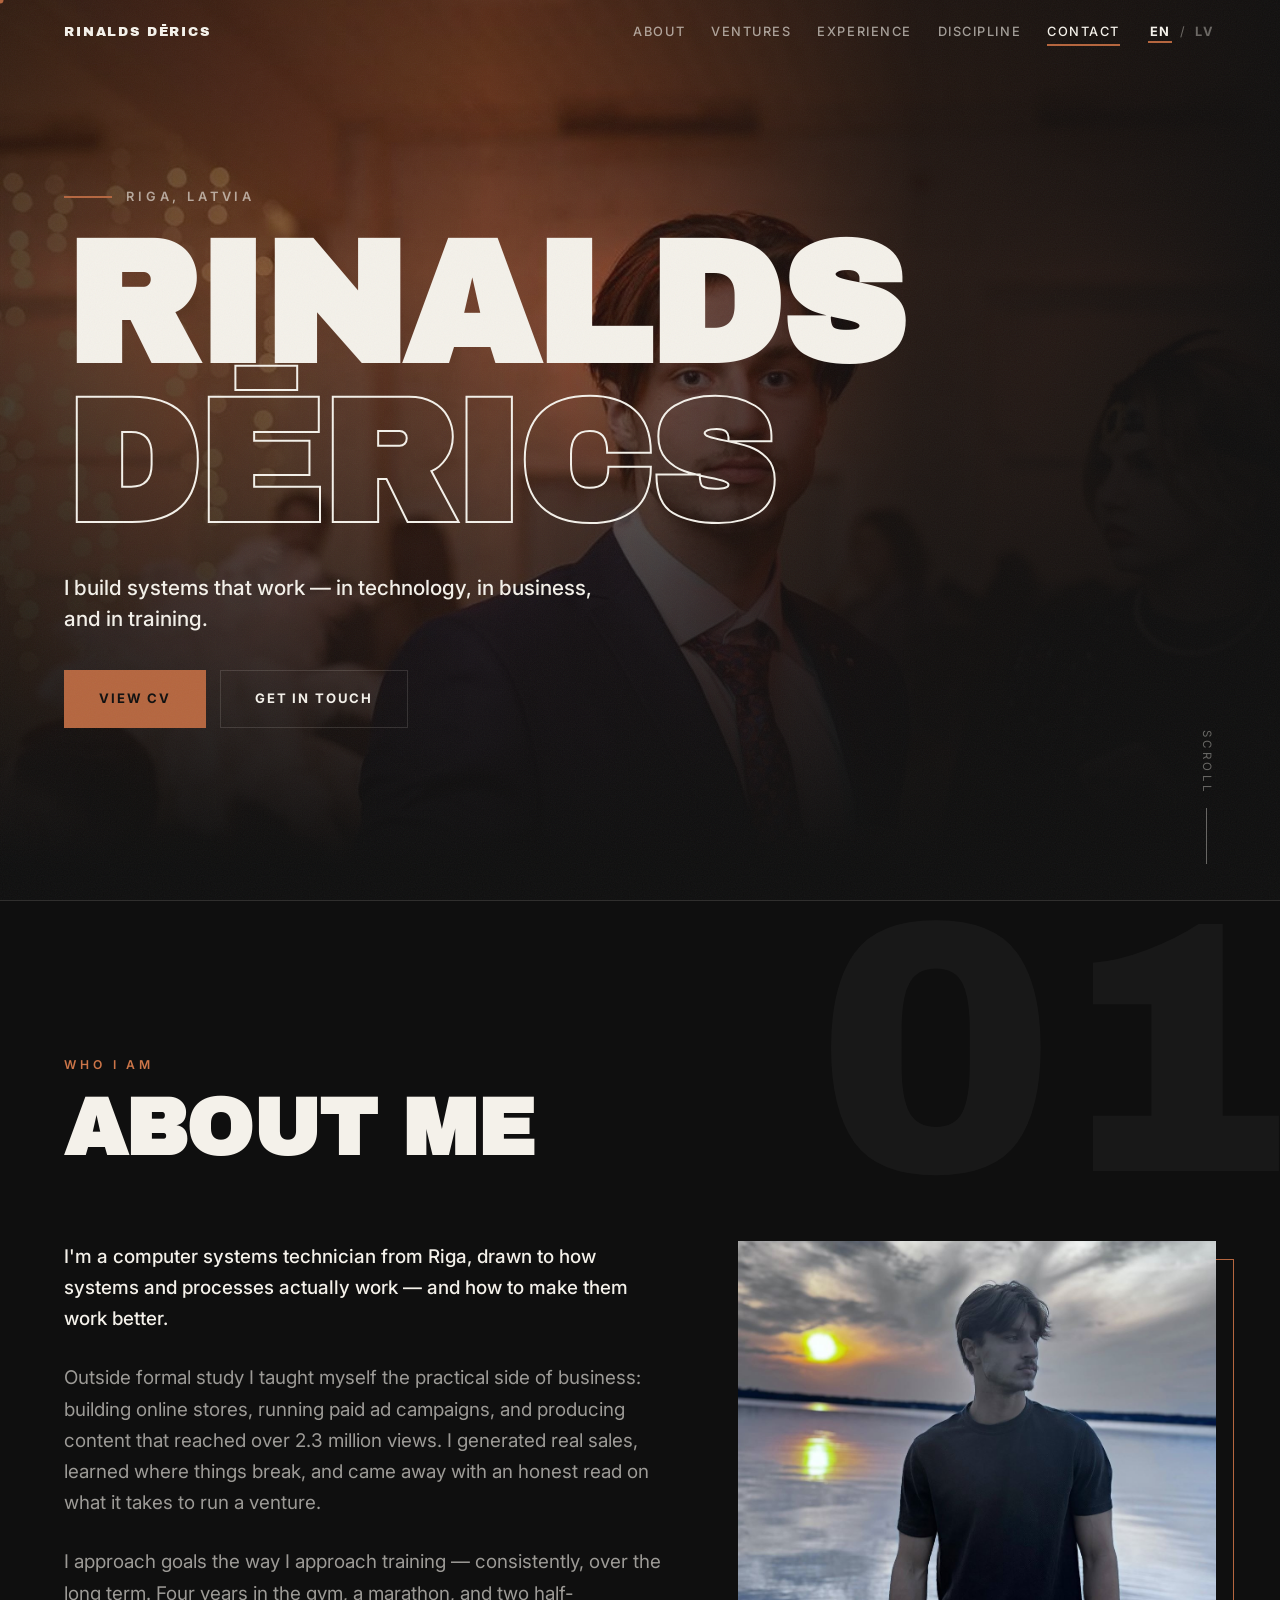
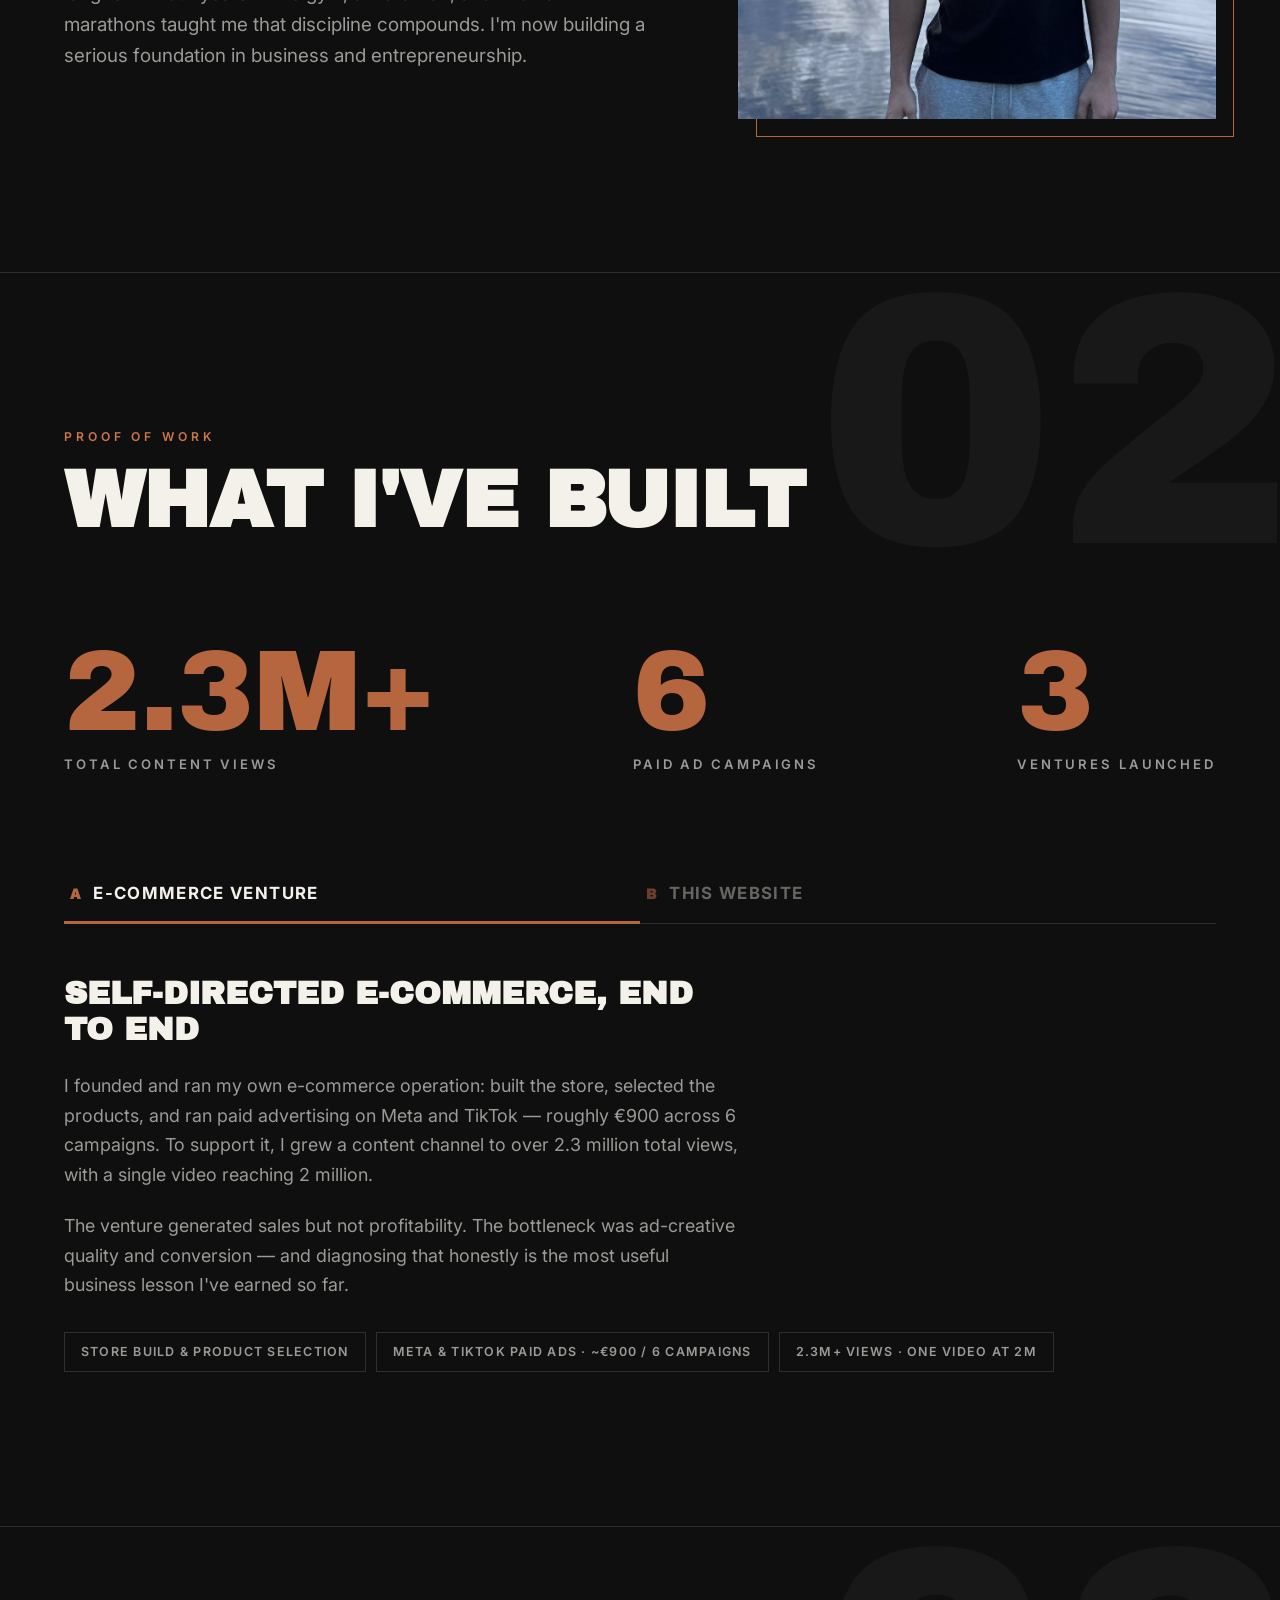
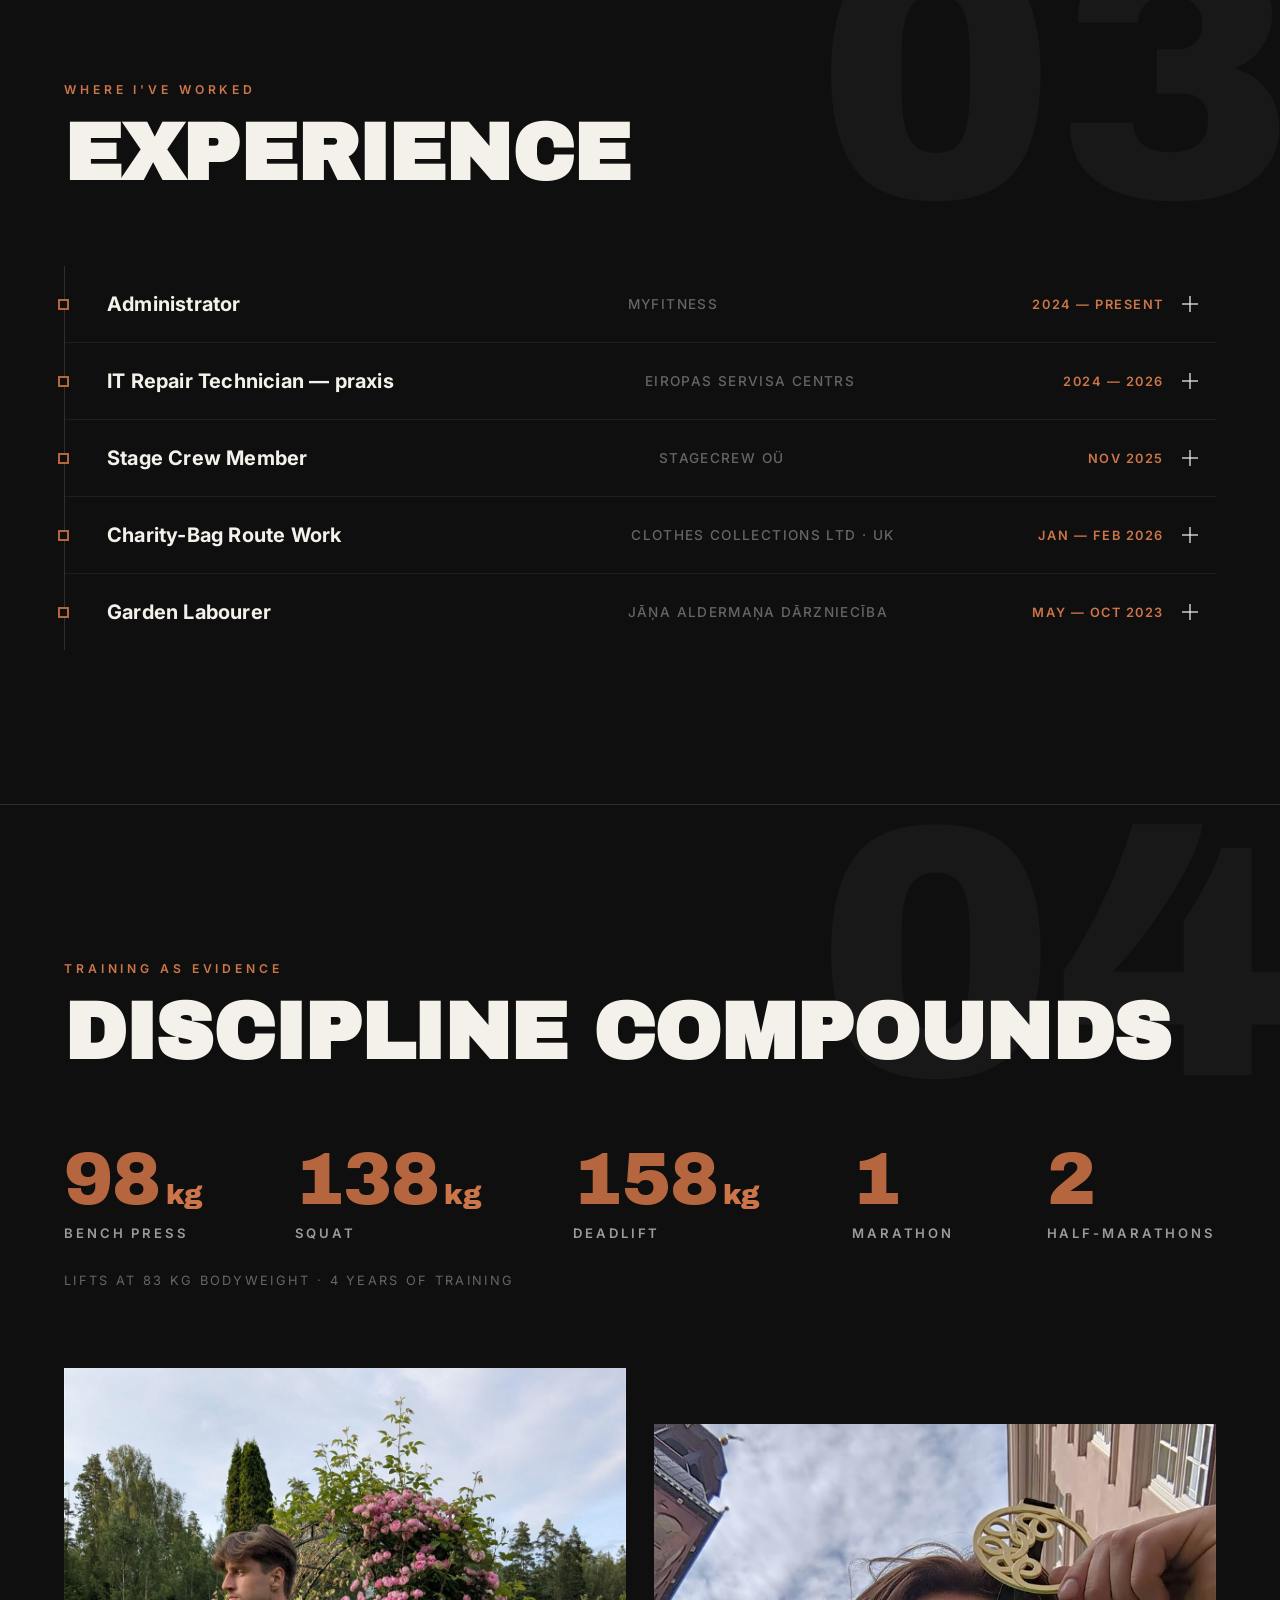
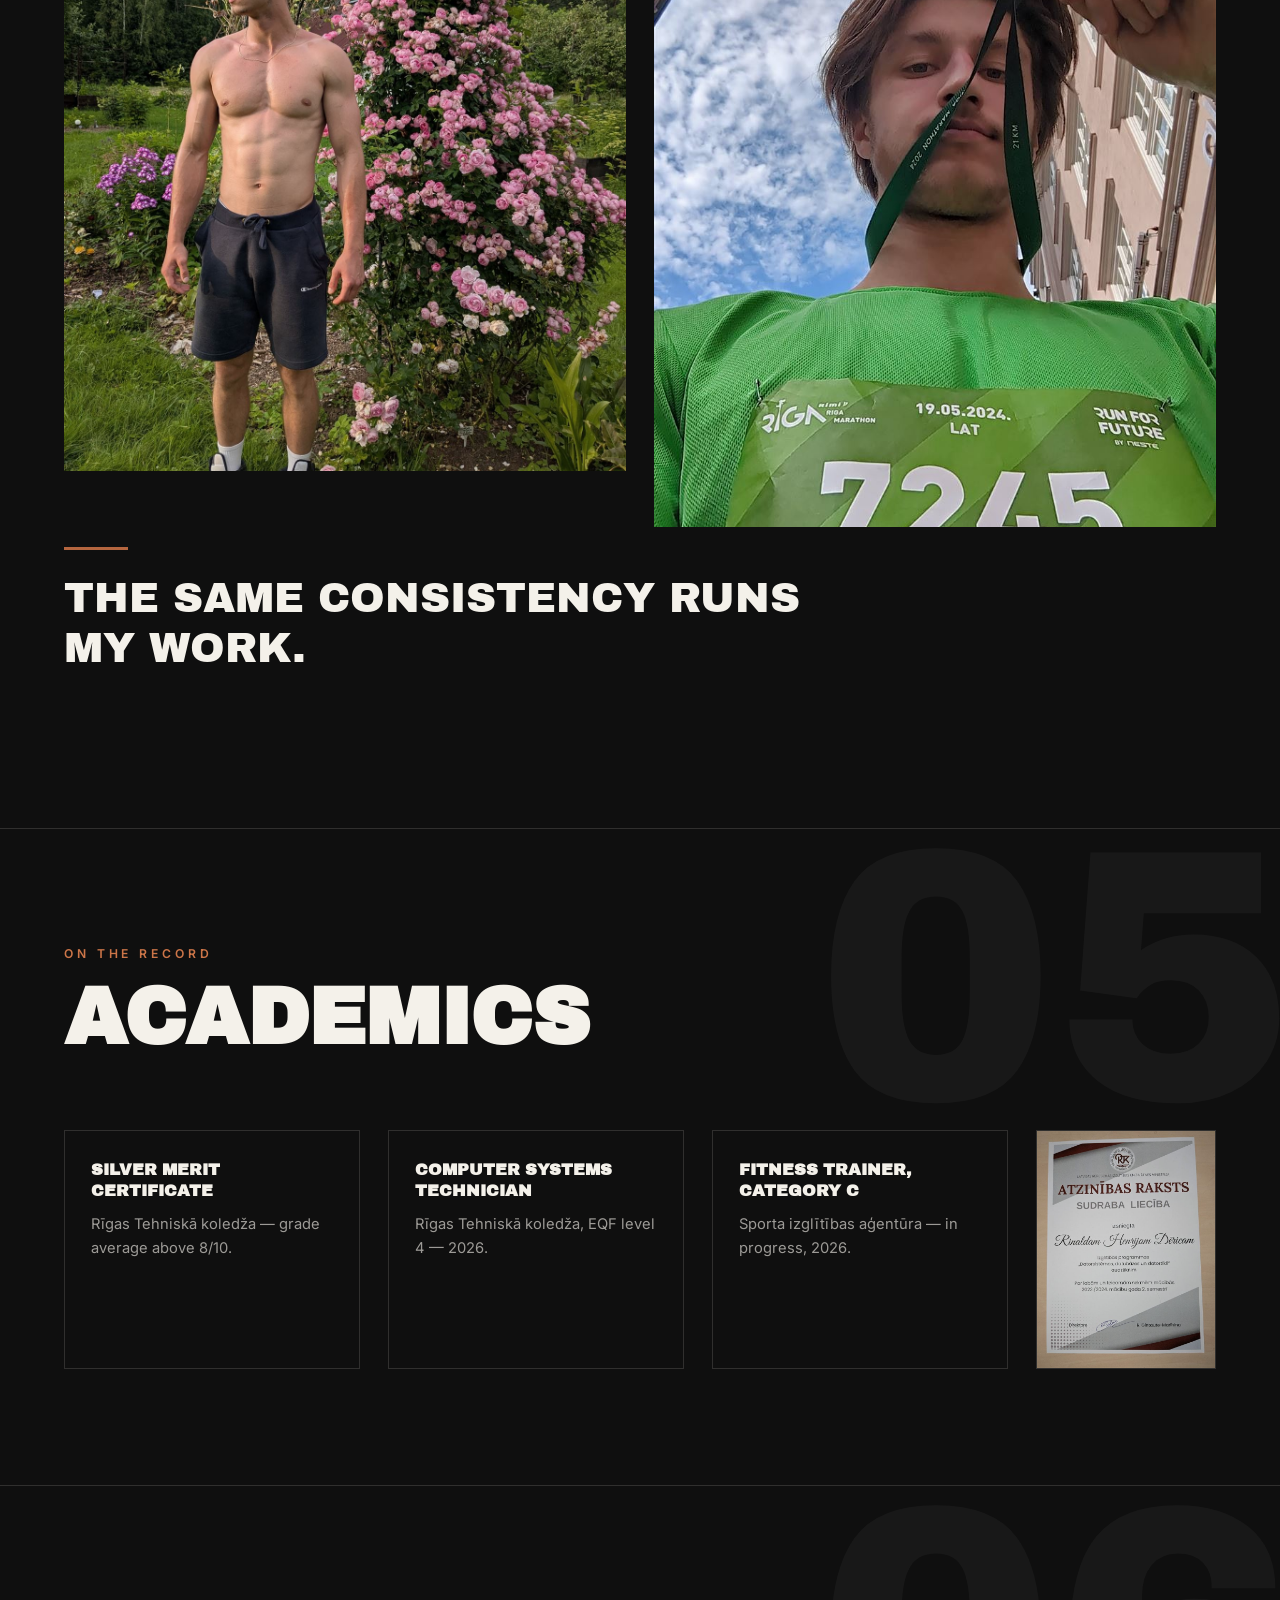
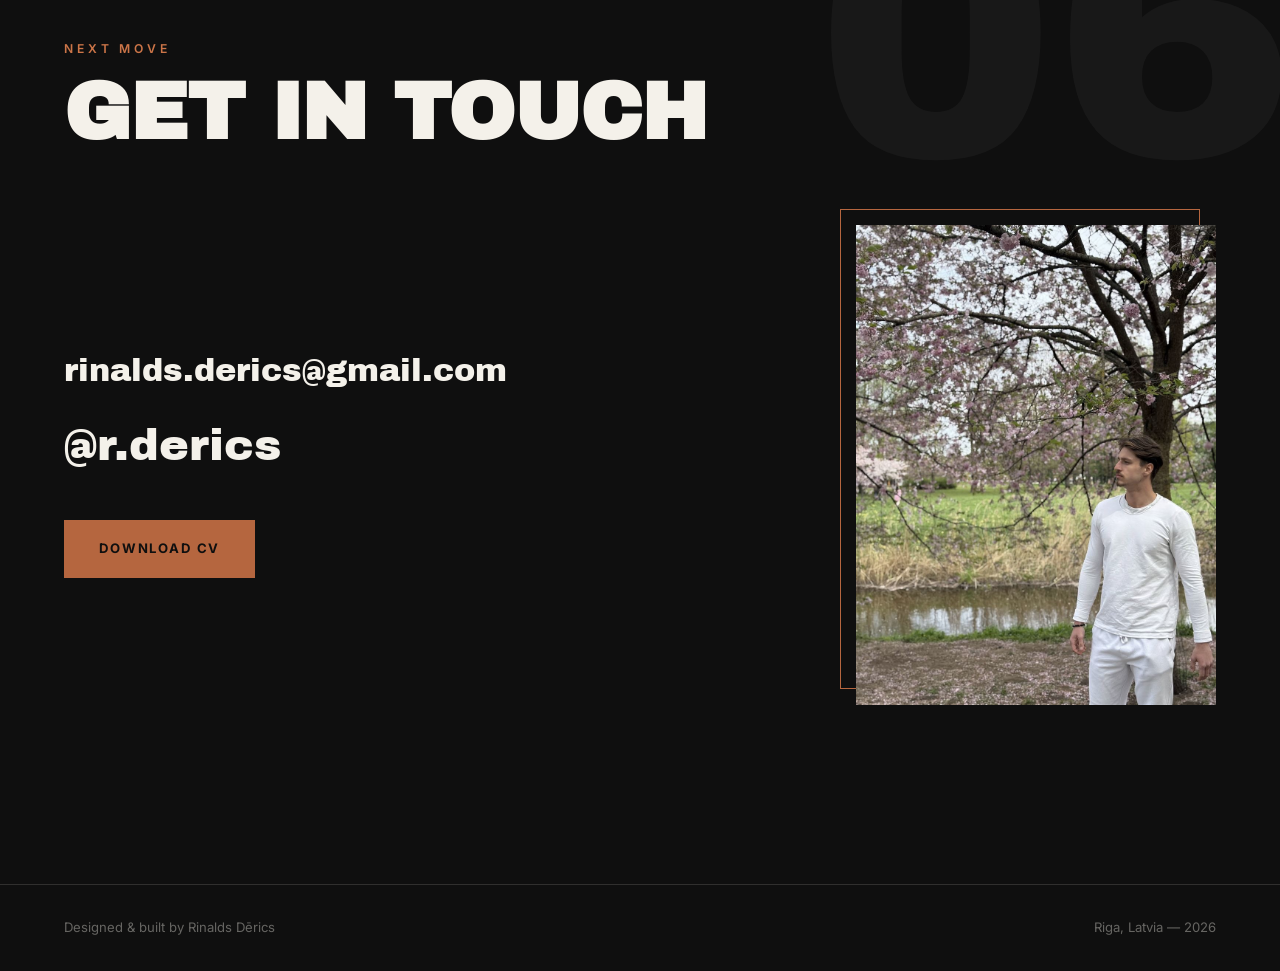
==== commit 10d33449: "Fix contact email wrapping on desktop Keep the email on a single line at all widths: remove word-bre" ====
--- a/index.html
+++ b/index.html
@@ -347,7 +347,7 @@
         </header>
         <div class="contact-grid">
           <div class="contact-links">
-            <a class="contact-big reveal" href="mailto:rinalds.derics@gmail.com">rinalds.derics@gmail.com</a>
+            <a class="contact-big contact-email reveal" href="mailto:rinalds.derics@gmail.com">rinalds.derics@gmail.com</a>
             <a class="contact-big reveal" href="https://instagram.com/r.derics" target="_blank" rel="noopener">@r.derics</a>
             <a class="btn btn-solid magnetic reveal" href="assets/cv.pdf" download="CV_Rinalds_Derics.pdf" data-i18n="contact.cv">Download CV</a>
           </div>
--- a/styles.css
+++ b/styles.css
@@ -879,6 +879,7 @@
   flex-direction: column;
   align-items: flex-start;
   gap: clamp(18px, 3vw, 30px);
+  min-width: 0;
 }
 
 .contact-media {
@@ -902,20 +903,25 @@
   filter: saturate(0.92);
 }
 
-@media (min-width: 800px) {
-  .contact-grid { grid-template-columns: 1.4fr 1fr; }
+@media (min-width: 1024px) {
+  .contact-grid { grid-template-columns: minmax(0, 1.5fr) 1fr; }
   .contact-media { justify-self: end; }
 }
 
 .contact-big {
   font-family: var(--display);
-  font-size: clamp(1.35rem, 4.6vw, 3.4rem);
+  font-size: clamp(1.3rem, 4.6vw, 2.8rem);
   line-height: 1.15;
   text-decoration: none;
   text-transform: lowercase;
-  word-break: break-all;
+  white-space: nowrap;
   position: relative;
   transition: color 0.3s ease;
+}
+
+/* Email is the longest token — size it to always fit on one line */
+.contact-big.contact-email {
+  font-size: clamp(1rem, 3.6vw, 2rem);
 }
 
 .contact-big::after {
